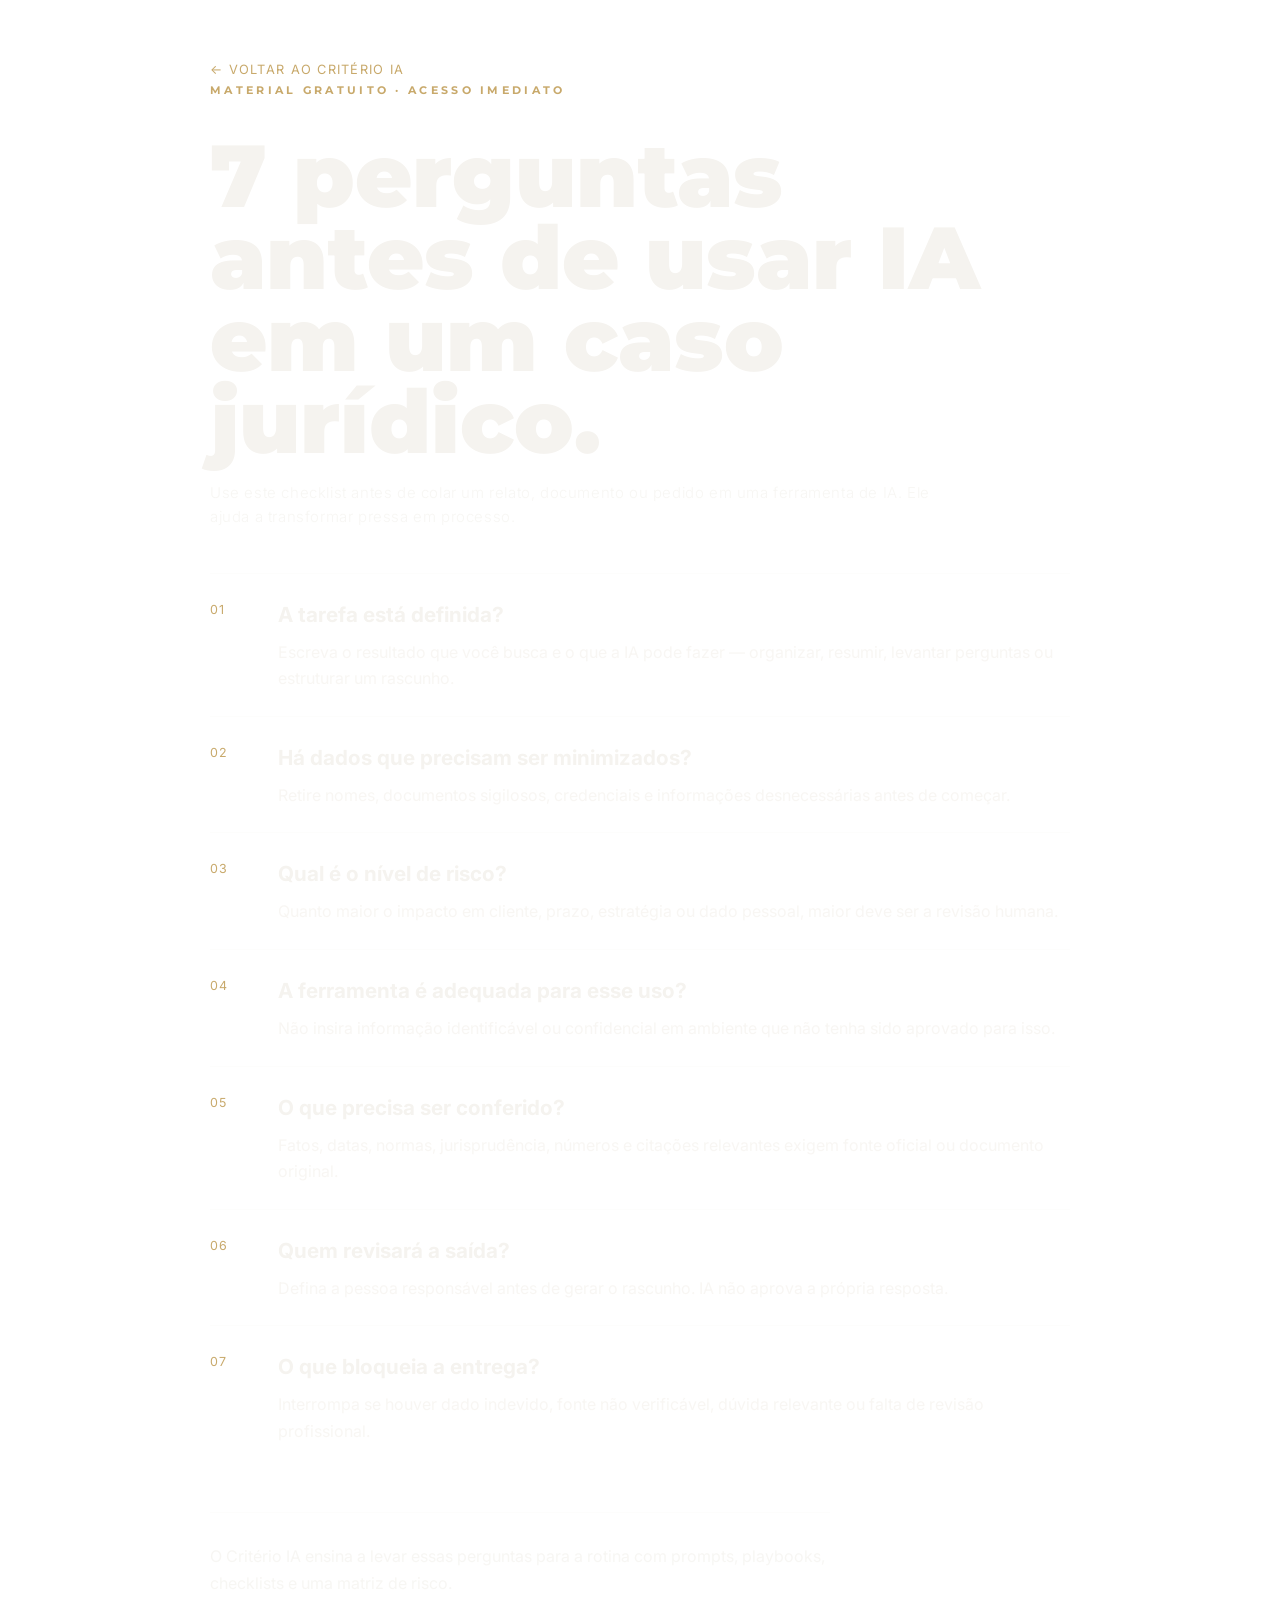
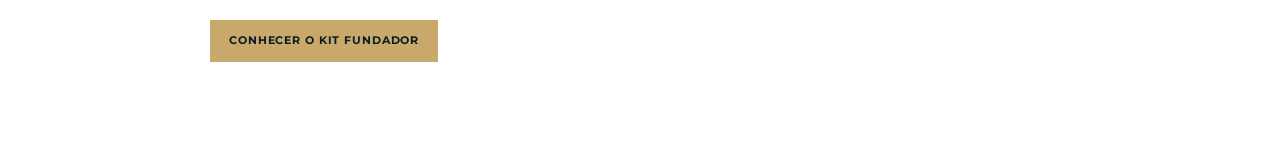
==== material-gratuito.html @ 3ec71adf "feat: lead with free criterio ia checklist" ====
<!doctype html>
<html lang="pt-BR"><head><meta charset="UTF-8" /><meta name="viewport" content="width=device-width, initial-scale=1.0" /><meta name="description" content="Checklist gratuito do Critério IA: sete perguntas antes de usar IA em um caso jurídico." /><title>Checklist gratuito | Critério IA</title><link rel="icon" type="image/svg+xml" href="assets/favicon.svg" /><link rel="preconnect" href="https://fonts.googleapis.com" /><link rel="preconnect" href="https://fonts.gstatic.com" crossorigin /><link href="https://fonts.googleapis.com/css2?family=Inter:wght@300;400;500;600&family=Libre+Baskerville:ital,wght@0,400;0,700;1,400&family=Montserrat:wght@300;400;500;600;700;900&display=swap" rel="stylesheet" /><link rel="stylesheet" href="styles.css" /></head>
<body class="resource-page"><main class="resource-main"><a class="resource-back" href="index.html">← Voltar ao Critério IA</a><div class="cover-tag">Material gratuito · acesso imediato</div><h1 class="cover-name">7 perguntas antes de usar IA em um caso jurídico.</h1><p class="cover-role">Use este checklist antes de colar um relato, documento ou pedido em uma ferramenta de IA. Ele ajuda a transformar pressa em processo.</p><ol class="resource-list"><li><strong>A tarefa está definida?</strong><span>Escreva o resultado que você busca e o que a IA pode fazer — organizar, resumir, levantar perguntas ou estruturar um rascunho.</span></li><li><strong>Há dados que precisam ser minimizados?</strong><span>Retire nomes, documentos sigilosos, credenciais e informações desnecessárias antes de começar.</span></li><li><strong>Qual é o nível de risco?</strong><span>Quanto maior o impacto em cliente, prazo, estratégia ou dado pessoal, maior deve ser a revisão humana.</span></li><li><strong>A ferramenta é adequada para esse uso?</strong><span>Não insira informação identificável ou confidencial em ambiente que não tenha sido aprovado para isso.</span></li><li><strong>O que precisa ser conferido?</strong><span>Fatos, datas, normas, jurisprudência, números e citações relevantes exigem fonte oficial ou documento original.</span></li><li><strong>Quem revisará a saída?</strong><span>Defina a pessoa responsável antes de gerar o rascunho. IA não aprova a própria resposta.</span></li><li><strong>O que bloqueia a entrega?</strong><span>Interrompa se houver dado indevido, fonte não verificável, dúvida relevante ou falta de revisão profissional.</span></li></ol><section class="resource-close"><p>O Critério IA ensina a levar essas perguntas para a rotina com prompts, playbooks, checklists e uma matriz de risco.</p><a class="button primary" href="index.html#kit">Conhecer o Kit Fundador</a></section></main></body></html>
---- styles.css ----
*, *::before, *::after {
  box-sizing: border-box;
  margin: 0;
  padding: 0;
}

:root {
  --petroleum: #12343B;
  --petroleum-lt: #163C45;
  --petroleum-deep: #0D2228;
  --graphite: #2B2D31;
  --graphite-lt: #3A3D42;
  --gold: #C8A96B;
  --gold-lt: #D6B980;
  --gold-dim: rgba(200, 169, 107, .12);
  --purple: #5B4B6E;
  --purple-lt: #6A5A7B;
  --blue: #4A90D9;
  --offwhite: #F5F3EF;
  --offwhite-60: rgba(245, 243, 239, .6);
  --offwhite-30: rgba(245, 243, 239, .3);
  --surface: #0F2830;
  --surface-2: #102D35;
  --border: rgba(200, 169, 107, .22);
  --border-sub: rgba(245, 243, 239, .07);
  --sidebar-w: 260px;
}

html {
  scroll-behavior: smooth;
  overflow-x: hidden;
}

body {
  background: var(--petroleum-deep);
  color: var(--offwhite);
  font-family: "Inter", sans-serif;
  font-size: 16px;
  line-height: 1.6;
  -webkit-font-smoothing: antialiased;
  display: flex;
  overflow-x: hidden;
}

button,
input {
  font: inherit;
}

textarea {
  font: inherit;
}

button,
a {
  color: inherit;
}

.skip-link {
  position: fixed;
  top: 12px;
  left: 12px;
  z-index: 999;
  transform: translateY(-150%);
  background: var(--gold);
  color: #0A1C22;
  padding: 10px 14px;
  font-family: "Montserrat", sans-serif;
  font-size: 12px;
  font-weight: 700;
  text-decoration: none;
}

.skip-link:focus {
  transform: translateY(0);
}

.sidebar {
  width: var(--sidebar-w);
  min-height: 100vh;
  position: fixed;
  inset: 0 auto 0 0;
  background: #091820;
  border-right: 1px solid var(--border-sub);
  display: flex;
  flex-direction: column;
  z-index: 100;
}

.sidebar-brand {
  padding: 40px 32px 32px;
  border-bottom: 1px solid var(--border-sub);
}

.sidebar-tag,
.sec-num,
.card-lbl {
  font-family: "Montserrat", sans-serif;
  font-size: 10px;
  font-weight: 700;
  letter-spacing: .25em;
  text-transform: uppercase;
  color: var(--gold);
}

.sidebar-name {
  font-family: "Montserrat", sans-serif;
  font-size: 18px;
  font-weight: 900;
  color: var(--offwhite);
  line-height: 1.2;
  margin-top: 10px;
}

.sidebar-name em {
  color: var(--gold);
  font-style: normal;
}

.sidebar-handle {
  font-size: 11px;
  color: var(--offwhite-30);
  margin-top: 8px;
  letter-spacing: .04em;
}

.sidebar-nav {
  padding: 32px 0;
  flex: 1;
}

.nav-item {
  display: flex;
  align-items: center;
  gap: 14px;
  padding: 12px 32px;
  text-decoration: none;
  color: var(--offwhite-30);
  transition: color .2s, background .2s;
  position: relative;
}

.nav-item::before {
  content: "";
  position: absolute;
  left: 0;
  top: 50%;
  transform: translateY(-50%);
  width: 2px;
  height: 0;
  background: var(--gold);
  transition: height .2s;
}

.nav-item:hover,
.nav-item.active {
  color: var(--offwhite);
  background: rgba(200, 169, 107, .06);
}

.nav-item.active::before {
  height: 28px;
}

.nav-num {
  font-family: "Montserrat", sans-serif;
  font-size: 10px;
  font-weight: 700;
  letter-spacing: .1em;
  opacity: .6;
  width: 24px;
  flex: 0 0 auto;
}

.nav-item.active .nav-num {
  color: var(--gold);
  opacity: 1;
}

.nav-label {
  font-family: "Montserrat", sans-serif;
  font-size: 11px;
  font-weight: 600;
  letter-spacing: .04em;
  line-height: 1.3;
  text-transform: uppercase;
}

.sidebar-footer {
  padding: 24px 32px;
  border-top: 1px solid var(--border-sub);
  font-size: 10px;
  color: var(--offwhite-30);
  letter-spacing: .06em;
}

.main {
  margin-left: var(--sidebar-w);
  min-width: 0;
  flex: 1;
  max-width: 100%;
}

.cover {
  min-height: 100vh;
  display: flex;
  flex-direction: column;
  justify-content: flex-end;
  padding: 80px;
  background:
    linear-gradient(var(--border-sub) 1px, transparent 1px),
    linear-gradient(90deg, var(--border-sub) 1px, transparent 1px),
    radial-gradient(ellipse at 72% 28%, rgba(91, 75, 110, .18) 0%, transparent 55%),
    radial-gradient(ellipse at 18% 78%, rgba(200, 169, 107, .09) 0%, transparent 50%),
    linear-gradient(140deg, #0A1C22 0%, #12343B 55%, #0D2228 100%);
  background-size: 80px 80px, 80px 80px, auto, auto, auto;
  border-bottom: 1px solid var(--border-sub);
  max-width: 100%;
}

.cover-tag {
  font-family: "Montserrat", sans-serif;
  font-size: 11px;
  font-weight: 700;
  letter-spacing: .3em;
  text-transform: uppercase;
  color: var(--gold);
  margin-bottom: 36px;
}

.cover-name {
  font-family: "Montserrat", sans-serif;
  font-size: clamp(52px, 8vw, 96px);
  font-weight: 900;
  line-height: .93;
  color: var(--offwhite);
  max-width: 920px;
}

.cover-name em {
  color: var(--gold);
  font-style: normal;
}

.cover-role {
  font-size: clamp(13px, 1.4vw, 15px);
  font-weight: 300;
  color: var(--offwhite-60);
  letter-spacing: .04em;
  margin-top: 18px;
  max-width: 760px;
  overflow-wrap: break-word;
}

.cover-concept {
  font-family: "Libre Baskerville", serif;
  font-style: italic;
  font-size: clamp(16px, 2vw, 22px);
  line-height: 1.45;
  color: var(--offwhite);
  max-width: 600px;
  overflow-wrap: break-word;
  padding-left: 24px;
  border-left: 2px solid var(--gold);
  margin: 60px 0 28px;
}

.cover-actions {
  display: grid;
  grid-template-columns: max-content max-content;
  gap: 12px;
  margin-bottom: 20px;
  width: fit-content;
  max-width: 100%;
}

.hero-offer {
  display: flex;
  flex-wrap: wrap;
  gap: 10px;
  align-items: center;
  margin-bottom: 54px;
  max-width: 760px;
}

.hero-offer span,
.hero-offer strong {
  border: 1px solid var(--border-sub);
  background: rgba(9, 24, 32, .34);
  padding: 9px 12px;
  font-family: "Montserrat", sans-serif;
  font-size: 10px;
  font-weight: 700;
  letter-spacing: .12em;
  line-height: 1.35;
  text-transform: uppercase;
}

.hero-offer strong {
  background: var(--gold);
  border-color: var(--gold);
  color: #0A1C22;
}

.button,
.copy-btn,
.filter-chip {
  min-height: 42px;
  border: 1px solid var(--border);
  background: rgba(200, 169, 107, .08);
  color: var(--offwhite);
  font-family: "Montserrat", sans-serif;
  font-size: 11px;
  font-weight: 700;
  letter-spacing: .08em;
  text-transform: uppercase;
  text-decoration: none;
  cursor: pointer;
  transition: border-color .2s, background .2s, color .2s;
}

.button {
  display: inline-flex;
  align-items: center;
  justify-content: center;
  padding: 0 18px;
}

.button.primary,
.copy-btn {
  background: var(--gold);
  color: #0A1C22;
  border-color: var(--gold);
}

.button.ghost {
  background: transparent;
}

.button:hover,
.copy-btn:hover,
.filter-chip:hover {
  border-color: var(--gold-lt);
}

.cover-ver {
  font-family: "Montserrat", sans-serif;
  font-size: 11px;
  font-weight: 500;
  color: var(--offwhite-30);
  letter-spacing: .22em;
  text-transform: uppercase;
}

.section {
  padding: 100px 80px;
  max-width: 1180px;
  border-bottom: 1px solid var(--border-sub);
  min-width: 0;
}

.sec-num {
  margin-bottom: 18px;
}

.sec-title {
  font-family: "Montserrat", sans-serif;
  font-size: clamp(30px, 4.5vw, 54px);
  font-weight: 900;
  line-height: 1.05;
  color: var(--offwhite);
  margin-bottom: 36px;
  max-width: 900px;
}

.body-text {
  font-size: 15px;
  line-height: 1.85;
  color: var(--offwhite-60);
  max-width: 720px;
}

.divider {
  width: 40px;
  height: 2px;
  background: var(--gold);
  margin: 44px 0;
}

.g2,
.g3 {
  display: grid;
  gap: 20px;
}

.g2 {
  grid-template-columns: repeat(2, minmax(0, 1fr));
}

.g3 {
  grid-template-columns: repeat(3, minmax(0, 1fr));
}

.metric,
.prompt-card,
.rule-block,
.feature-card,
.contrast-card,
.price-card,
.waitlist-box {
  background: var(--surface);
  border: 1px solid var(--border-sub);
}

.metric {
  padding: 28px;
  min-height: 190px;
}

.metric span {
  display: block;
  font-family: "Montserrat", sans-serif;
  font-size: 36px;
  font-weight: 900;
  color: var(--gold);
  line-height: 1;
  margin-bottom: 18px;
}

.metric strong {
  display: block;
  font-family: "Montserrat", sans-serif;
  font-size: 13px;
  letter-spacing: .08em;
  text-transform: uppercase;
  margin-bottom: 12px;
}

.metric p,
.prompt-actions p,
.rule-block li,
.feature-card p,
.playbook-row p,
.checkout-card p {
  font-size: 13px;
  color: var(--offwhite-60);
  line-height: 1.7;
}

.feature-grid,
.pricing-grid {
  display: grid;
  grid-template-columns: repeat(4, minmax(0, 1fr));
  gap: 16px;
}

.feature-card,
.price-card {
  padding: 30px;
  min-height: 260px;
}

.feature-card h3,
.price-card h3 {
  font-family: "Montserrat", sans-serif;
  font-size: 20px;
  line-height: 1.2;
  margin: 18px 0 14px;
}

.contrast {
  max-width: none;
}

.contrast-grid {
  display: grid;
  grid-template-columns: repeat(2, minmax(0, 1fr));
  gap: 18px;
  max-width: 1180px;
}

.contrast-card {
  padding: 34px;
  border-color: var(--border);
}

.contrast-card.muted {
  border-color: var(--border-sub);
  background: #091820;
}

.contrast-card ul {
  padding-left: 18px;
  margin-top: 22px;
}

.contrast-card li {
  color: var(--offwhite-60);
  font-size: 14px;
  line-height: 1.75;
}

.contrast-card li + li {
  margin-top: 8px;
}

.playbook-list {
  display: grid;
  gap: 4px;
  max-width: 980px;
}

.playbook-row {
  display: grid;
  grid-template-columns: 48px minmax(220px, .9fr) 1fr;
  gap: 22px;
  align-items: baseline;
  padding: 24px 28px;
  background: var(--surface);
  border-left: 2px solid var(--gold);
}

.playbook-row span {
  font-family: "Montserrat", sans-serif;
  font-size: 11px;
  font-weight: 700;
  letter-spacing: .12em;
  color: var(--gold);
}

.playbook-row strong {
  font-family: "Montserrat", sans-serif;
  font-size: 16px;
  line-height: 1.35;
}

.pricing-grid {
  grid-template-columns: repeat(3, minmax(0, 1fr));
}

.offer-grid {
  max-width: 1180px;
}

.price-card {
  position: relative;
}

.offer-card {
  transform: translateY(-10px);
}

.price-card.featured {
  border-color: var(--border);
  background:
    radial-gradient(ellipse at 70% 0%, rgba(200, 169, 107, .08), transparent 62%),
    var(--surface);
}

.price {
  display: block;
  font-family: "Montserrat", sans-serif;
  font-size: clamp(28px, 3.6vw, 44px);
  line-height: 1;
  color: var(--gold);
  margin: 20px 0 24px;
}

.price-card ul {
  padding-left: 18px;
}

.price-card li {
  color: var(--offwhite-60);
  font-size: 13px;
  line-height: 1.7;
}

.price-card li + li {
  margin-top: 8px;
}

.pricing-note {
  max-width: 850px;
  margin-top: 22px;
  color: var(--offwhite-30);
  font-size: 13px;
  line-height: 1.7;
}

.offer-cta {
  margin-top: 24px;
}

.library {
  max-width: none;
}

.library-head {
  max-width: 1180px;
}

.toolbar {
  display: grid;
  grid-template-columns: minmax(260px, 360px) 1fr;
  gap: 22px;
  align-items: end;
  margin: 42px 0 32px;
  max-width: 1180px;
}

.search {
  display: grid;
  gap: 10px;
}

.search span {
  font-family: "Montserrat", sans-serif;
  font-size: 10px;
  font-weight: 700;
  letter-spacing: .22em;
  text-transform: uppercase;
  color: var(--gold);
}

.search input {
  width: 100%;
  height: 48px;
  border: 1px solid var(--border-sub);
  background: #091820;
  color: var(--offwhite);
  padding: 0 16px;
  outline: none;
}

.search input:focus {
  border-color: var(--gold);
}

.filter-wrap {
  display: flex;
  gap: 8px;
  flex-wrap: wrap;
}

.filter-chip {
  display: inline-flex;
  align-items: center;
  gap: 10px;
  padding: 0 14px;
  background: var(--surface);
  color: var(--offwhite-60);
}

.filter-chip[aria-pressed="true"] {
  background: var(--gold-dim);
  color: var(--gold);
  border-color: var(--border);
}

.filter-chip small {
  color: var(--offwhite-30);
}

.result-count {
  grid-column: 1 / -1;
  font-family: "Montserrat", sans-serif;
  font-size: 11px;
  letter-spacing: .12em;
  text-transform: uppercase;
  color: var(--offwhite-30);
}

.prompt-grid {
  display: grid;
  grid-template-columns: repeat(2, minmax(0, 1fr));
  gap: 16px;
  max-width: 1180px;
}

.prompt-card {
  min-height: 150px;
  overflow: hidden;
}

.prompt-card details {
  height: 100%;
}

.prompt-card summary {
  list-style: none;
  cursor: pointer;
  display: grid;
  grid-template-columns: 48px 1fr;
  gap: 18px;
  padding: 26px;
}

.prompt-card summary::-webkit-details-marker {
  display: none;
}

.prompt-index {
  font-family: "Montserrat", sans-serif;
  font-size: 11px;
  font-weight: 700;
  color: var(--gold);
  letter-spacing: .14em;
}

.summary-copy {
  min-width: 0;
}

.prompt-meta {
  display: flex;
  flex-wrap: wrap;
  gap: 8px;
  align-items: center;
  margin-bottom: 12px;
  font-family: "Montserrat", sans-serif;
  font-size: 10px;
  font-weight: 700;
  letter-spacing: .14em;
  text-transform: uppercase;
  color: var(--gold);
}

.level {
  color: var(--offwhite-30);
}

.level-alto {
  color: var(--purple-lt);
}

.level-medio {
  color: var(--blue);
}

.level-baixo {
  color: var(--offwhite-60);
}

.summary-copy strong {
  display: block;
  font-family: "Montserrat", sans-serif;
  font-size: 19px;
  line-height: 1.25;
  margin-bottom: 10px;
}

.summary-copy em {
  display: block;
  font-style: normal;
  font-size: 13px;
  color: var(--offwhite-60);
  line-height: 1.65;
}

.prompt-content {
  border-top: 1px solid var(--border-sub);
  padding: 24px 26px 28px;
  background: rgba(9, 24, 32, .38);
}

.prompt-actions {
  display: flex;
  justify-content: space-between;
  gap: 18px;
  align-items: center;
  margin-bottom: 18px;
}

.prompt-recipe {
  display: grid;
  grid-template-columns: repeat(3, minmax(0, 1fr));
  gap: 10px;
  margin: 0 0 18px;
}

.recipe-step {
  background: rgba(200, 169, 107, .05);
  border: 1px solid var(--border-sub);
  padding: 14px;
}

.recipe-step span {
  display: block;
  font-family: "Montserrat", sans-serif;
  font-size: 9px;
  font-weight: 700;
  letter-spacing: .16em;
  text-transform: uppercase;
  color: var(--gold);
  margin-bottom: 6px;
}

.recipe-step p {
  font-size: 12px;
  line-height: 1.55;
  color: var(--offwhite-60);
}

.copy-btn {
  min-width: 96px;
  padding: 0 16px;
}

.copy-btn.copied {
  background: var(--petroleum-lt);
  color: var(--gold);
}

pre {
  white-space: pre-wrap;
  overflow-wrap: anywhere;
  background: #091820;
  border: 1px solid var(--border-sub);
  color: var(--offwhite-60);
  padding: 22px;
  font-family: "Inter", sans-serif;
  font-size: 13px;
  line-height: 1.75;
  max-height: 420px;
  overflow: auto;
}

.input-list {
  display: flex;
  flex-wrap: wrap;
  gap: 8px;
  margin-top: 16px;
}

.input-list span {
  border: 1px solid var(--border-sub);
  background: rgba(200, 169, 107, .06);
  color: var(--offwhite-60);
  padding: 8px 10px;
  font-size: 12px;
}

.empty-state {
  max-width: 1180px;
  padding: 28px;
  border: 1px solid var(--border);
  color: var(--offwhite-60);
}

.principle {
  padding: 24px 28px;
  border-left: 2px solid var(--gold);
  background: var(--surface);
  margin-bottom: 4px;
  display: flex;
  align-items: baseline;
  gap: 20px;
}

.principle-num {
  font-family: "Montserrat", sans-serif;
  font-size: 11px;
  font-weight: 700;
  color: var(--gold);
  letter-spacing: .1em;
  flex: 0 0 auto;
}

.principle-text {
  font-family: "Montserrat", sans-serif;
  font-size: 14px;
  font-weight: 600;
  color: var(--offwhite);
}

.quote {
  font-family: "Libre Baskerville", serif;
  font-style: italic;
  font-size: clamp(17px, 2.2vw, 24px);
  line-height: 1.5;
  color: var(--offwhite);
  padding: 36px 44px;
  border-left: 3px solid var(--gold);
  background: var(--surface);
  margin: 48px 0 0;
}

.rule-block {
  padding: 34px;
}

.rule-block.muted {
  border-left: 3px solid rgba(91, 75, 110, .55);
}

.rule-block ul {
  padding-left: 18px;
  margin-top: 18px;
}

.rule-block li + li {
  margin-top: 8px;
}

.founder {
  max-width: none;
}

.founder-grid {
  display: grid;
  grid-template-columns: minmax(320px, .72fr) minmax(0, 1fr);
  gap: 22px;
  max-width: 1180px;
  align-items: stretch;
}

.founder-card,
.founder-copy {
  background: var(--surface);
  border: 1px solid var(--border-sub);
}

.founder-card {
  padding: 42px;
  border-color: var(--border);
}

.founder-photo {
  width: 100%;
  min-height: 640px;
  grid-row: 1 / 3;
  border: 1px solid var(--border);
  background:
    radial-gradient(ellipse at 70% 0%, rgba(200, 169, 107, .14), transparent 62%),
    #091820;
  overflow: hidden;
}

.founder-photo img {
  width: 100%;
  height: 100%;
  display: block;
  object-fit: cover;
  object-position: 50% 36%;
}

.founder-card .sec-title {
  margin: 18px 0 26px;
}

.founder-copy {
  padding: 34px;
}

.founder-copy p {
  font-family: "Libre Baskerville", serif;
  font-style: italic;
  font-size: 18px;
  line-height: 1.6;
  color: var(--offwhite);
  border-left: 2px solid var(--gold);
  padding-left: 22px;
}

.founder-tags {
  display: flex;
  flex-wrap: wrap;
  gap: 8px;
  margin-top: 28px;
}

.founder-tags span {
  border: 1px solid var(--border-sub);
  background: rgba(200, 169, 107, .06);
  color: var(--offwhite-60);
  padding: 8px 10px;
  font-size: 12px;
}

.credential-grid {
  display: grid;
  grid-template-columns: repeat(4, minmax(0, 1fr));
  gap: 12px;
  max-width: 1180px;
  margin-top: 16px;
}

.credential-grid article {
  background: #091820;
  border: 1px solid var(--border-sub);
  padding: 22px;
  min-height: 172px;
}

.credential-grid strong {
  display: block;
  font-family: "Montserrat", sans-serif;
  font-size: 15px;
  line-height: 1.35;
  color: var(--offwhite);
  margin: 14px 0 10px;
}

.credential-grid p {
  color: var(--offwhite-60);
  font-size: 13px;
  line-height: 1.65;
}

.faq {
  max-width: none;
}

.faq-list {
  max-width: 980px;
  display: grid;
  gap: 10px;
}

.faq-list details {
  background: var(--surface);
  border: 1px solid var(--border-sub);
}

.faq-list summary {
  cursor: pointer;
  list-style: none;
  padding: 22px 26px;
  font-family: "Montserrat", sans-serif;
  font-size: 15px;
  font-weight: 800;
  line-height: 1.35;
  color: var(--offwhite);
}

.faq-list summary::-webkit-details-marker {
  display: none;
}

.faq-list p {
  border-top: 1px solid var(--border-sub);
  color: var(--offwhite-60);
  font-size: 14px;
  line-height: 1.75;
  padding: 20px 26px 24px;
}

.faq-list details[open] {
  border-color: var(--border);
}

.faq-list details[open] summary {
  color: var(--gold);
}

.waitlist-box {
  display: grid;
  grid-template-columns: minmax(0, .9fr) minmax(320px, .65fr);
  gap: 44px;
  padding: 42px;
  border-color: var(--border);
}

.waitlist-tags {
  margin-top: 24px;
}

.checkout-card {
  display: grid;
  gap: 14px;
  align-content: start;
  background: #091820;
  border: 1px solid var(--border-sub);
  padding: 28px;
}

.checkout-card strong {
  display: block;
  font-family: "Montserrat", sans-serif;
  font-size: 24px;
  line-height: 1.2;
  color: var(--offwhite);
}

.checkout-card .button {
  width: 100%;
}

.pg-footer {
  padding: 48px 80px;
  border-top: 1px solid var(--border-sub);
  background: #091820;
}

.ft-name {
  font-family: "Montserrat", sans-serif;
  font-size: 12px;
  font-weight: 700;
  letter-spacing: .14em;
  text-transform: uppercase;
  color: var(--gold);
  margin-bottom: 8px;
}

.ft-sub {
  font-size: 11px;
  color: var(--offwhite-30);
  letter-spacing: .06em;
}

@media (max-width: 1024px) {
  body {
    display: block;
  }

  .sidebar {
    display: none;
  }

  .main {
    margin-left: 0;
  }

  .cover,
  .section,
  .pg-footer {
    padding-left: 40px;
    padding-right: 40px;
  }

  .cover {
    min-height: auto;
    padding-top: 96px;
    padding-bottom: 72px;
  }

  .toolbar,
  .prompt-grid,
  .feature-grid,
  .pricing-grid,
  .contrast-grid,
  .founder-grid,
  .credential-grid,
  .waitlist-box {
    grid-template-columns: 1fr;
  }

  .founder-photo {
    grid-row: auto;
    min-height: 560px;
  }

  .playbook-row {
    grid-template-columns: 40px 1fr;
  }

  .playbook-row p {
    grid-column: 2;
  }

  .offer-card {
    transform: none;
  }
}

@media (max-width: 700px) {
  body {
    font-size: 15px;
  }

  .cover {
    min-height: auto;
    padding: 56px 20px 44px;
    background-size: 56px 56px, 56px 56px, auto, auto, auto;
  }

  .cover > * {
    max-width: min(100%, 350px);
  }

  .section,
  .pg-footer {
    padding: 58px 20px;
  }

  .cover-tag,
  .cover-ver,
  .sec-num,
  .card-lbl {
    letter-spacing: .16em;
  }

  .cover-tag {
    font-size: 10px;
    margin-bottom: 28px;
  }

  .cover-name {
    font-size: clamp(42px, 15vw, 58px);
    line-height: .96;
  }

  .cover-role {
    font-size: 14px;
    line-height: 1.7;
    width: 100%;
  }

  .cover-concept {
    margin: 34px 0 22px;
    padding-left: 16px;
    font-size: 16px;
    width: 100%;
  }

  .cover-actions {
    margin-bottom: 14px;
  }

  .hero-offer {
    display: grid;
    grid-template-columns: 1fr;
    gap: 8px;
    margin-bottom: 36px;
  }

  .hero-offer span,
  .hero-offer strong {
    width: 100%;
    padding: 10px 12px;
  }

  .cover-ver {
    line-height: 1.6;
  }

  .sec-title {
    font-size: clamp(28px, 11vw, 38px);
    line-height: 1.1;
    margin-bottom: 26px;
  }

  .body-text {
    font-size: 14px;
    line-height: 1.75;
  }

  .g2,
  .g3,
  .contrast-grid {
    grid-template-columns: 1fr;
  }

  .metric {
    min-height: auto;
    padding: 24px;
  }

  .metric span {
    font-size: 30px;
  }

  .toolbar {
    gap: 16px;
    margin-top: 32px;
  }

  .filter-wrap {
    overflow-x: auto;
    flex-wrap: nowrap;
    padding-bottom: 4px;
    scrollbar-width: thin;
  }

  .filter-chip {
    white-space: nowrap;
    flex: 0 0 auto;
  }

  .cover-actions,
  .prompt-actions {
    align-items: stretch;
    flex-direction: column;
  }

  .cover-actions {
    grid-template-columns: 1fr;
  }

  .button,
  .copy-btn {
    width: 100%;
  }

  .prompt-card summary {
    grid-template-columns: 1fr;
    gap: 12px;
    padding: 22px;
  }

  .prompt-recipe {
    grid-template-columns: 1fr;
  }

  .prompt-content {
    padding: 20px;
  }

  pre {
    padding: 18px;
    font-size: 12px;
    max-height: 340px;
  }

  .feature-card,
  .price-card,
  .contrast-card,
  .checkout-card,
  .founder-card,
  .founder-copy,
  .waitlist-box {
    padding: 22px;
    min-height: auto;
  }

  .founder-photo {
    width: 100%;
    min-height: 430px;
    aspect-ratio: 4 / 5;
  }

  .founder-copy p {
    font-size: 16px;
    padding-left: 16px;
  }

  .playbook-row {
    grid-template-columns: 1fr;
    gap: 10px;
    padding: 22px;
  }

  .playbook-row p {
    grid-column: auto;
  }

  .price {
    font-size: 30px;
  }

  .waitlist-box {
    gap: 28px;
  }
}

.free-resource-grid { display:grid; grid-template-columns:1.15fr .85fr; gap:24px; margin-top:32px; }
.free-question-list { margin:0; padding:24px 24px 24px 44px; border:1px solid var(--line); background:var(--paper); }
.free-question-list li { padding:10px 0; border-bottom:1px solid var(--line); color:var(--ink); font-weight:600; }
.free-question-list li:last-child { border-bottom:0; }
.free-resource-action { padding:28px; background:var(--ink); color:var(--offwhite); display:flex; flex-direction:column; align-items:flex-start; justify-content:center; gap:14px; }
.free-resource-action strong { font-family:var(--serif); font-size:1.4rem; line-height:1.35; }
.free-resource-action p { margin:0; color:rgba(245,243,239,.76); line-height:1.6; }
.resource-page { background:var(--ink); color:var(--offwhite); }
.resource-main { width:min(860px, calc(100% - 40px)); margin:0 auto; padding:56px 0 80px; }
.resource-main .cover-name { font-size:clamp(2.5rem,7vw,5.5rem); margin:28px 0 18px; }
.resource-main .cover-role { max-width:720px; color:rgba(245,243,239,.76); }
.resource-back { color:var(--gold); text-decoration:none; font-size:.8rem; letter-spacing:.1em; text-transform:uppercase; }
.resource-list { list-style:none; padding:0; margin:44px 0; counter-reset:question; }
.resource-list li { counter-increment:question; padding:24px 0 24px 68px; border-top:1px solid rgba(245,243,239,.2); position:relative; display:grid; gap:8px; }
.resource-list li::before { content:counter(question, decimal-leading-zero); position:absolute; left:0; top:26px; color:var(--gold); font-size:.78rem; letter-spacing:.12em; }
.resource-list strong { font-family:var(--serif); font-size:1.3rem; }
.resource-list span { color:rgba(245,243,239,.74); line-height:1.65; }
.resource-close { border-top:1px solid rgba(245,243,239,.2); padding-top:30px; max-width:620px; }
.resource-close p { color:rgba(245,243,239,.76); line-height:1.7; margin-bottom:22px; }
@media (max-width: 720px) { .free-resource-grid { grid-template-columns:1fr; } .resource-main { width:min(100% - 32px, 860px); padding-top:32px; } .resource-list li { padding-left:50px; } }
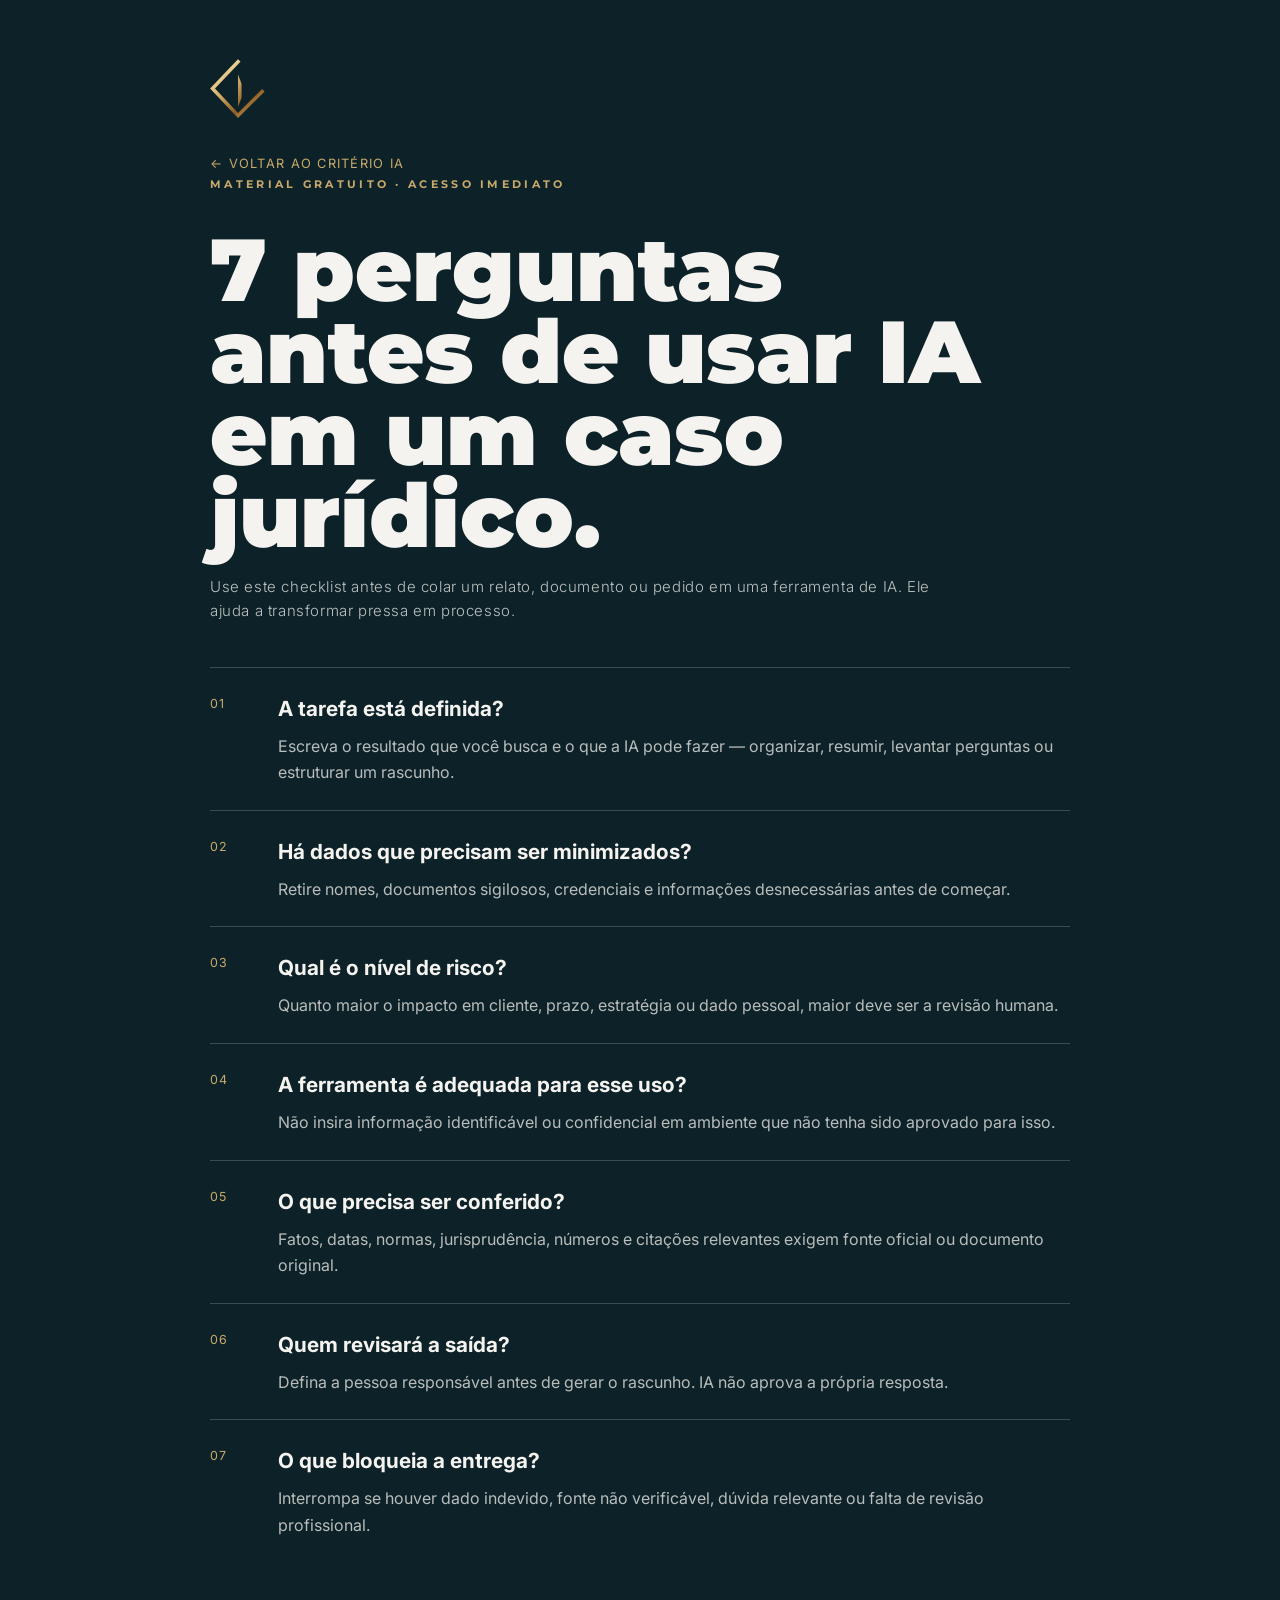
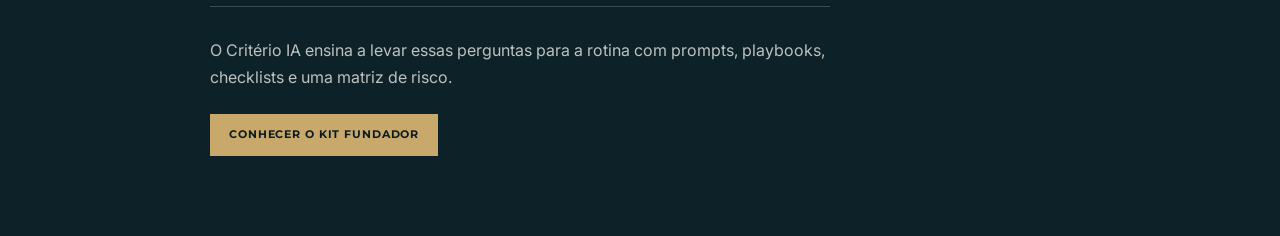
==== commit 5851c844: "feat: apply criterio ia brand mark" ====
--- a/material-gratuito.html
+++ b/material-gratuito.html
@@ -1,3 +1,3 @@
 <!doctype html>
-<html lang="pt-BR"><head><meta charset="UTF-8" /><meta name="viewport" content="width=device-width, initial-scale=1.0" /><meta name="description" content="Checklist gratuito do Critério IA: sete perguntas antes de usar IA em um caso jurídico." /><title>Checklist gratuito | Critério IA</title><link rel="icon" type="image/svg+xml" href="assets/favicon.svg" /><link rel="preconnect" href="https://fonts.googleapis.com" /><link rel="preconnect" href="https://fonts.gstatic.com" crossorigin /><link href="https://fonts.googleapis.com/css2?family=Inter:wght@300;400;500;600&family=Libre+Baskerville:ital,wght@0,400;0,700;1,400&family=Montserrat:wght@300;400;500;600;700;900&display=swap" rel="stylesheet" /><link rel="stylesheet" href="styles.css" /></head>
-<body class="resource-page"><main class="resource-main"><a class="resource-back" href="index.html">← Voltar ao Critério IA</a><div class="cover-tag">Material gratuito · acesso imediato</div><h1 class="cover-name">7 perguntas antes de usar IA em um caso jurídico.</h1><p class="cover-role">Use este checklist antes de colar um relato, documento ou pedido em uma ferramenta de IA. Ele ajuda a transformar pressa em processo.</p><ol class="resource-list"><li><strong>A tarefa está definida?</strong><span>Escreva o resultado que você busca e o que a IA pode fazer — organizar, resumir, levantar perguntas ou estruturar um rascunho.</span></li><li><strong>Há dados que precisam ser minimizados?</strong><span>Retire nomes, documentos sigilosos, credenciais e informações desnecessárias antes de começar.</span></li><li><strong>Qual é o nível de risco?</strong><span>Quanto maior o impacto em cliente, prazo, estratégia ou dado pessoal, maior deve ser a revisão humana.</span></li><li><strong>A ferramenta é adequada para esse uso?</strong><span>Não insira informação identificável ou confidencial em ambiente que não tenha sido aprovado para isso.</span></li><li><strong>O que precisa ser conferido?</strong><span>Fatos, datas, normas, jurisprudência, números e citações relevantes exigem fonte oficial ou documento original.</span></li><li><strong>Quem revisará a saída?</strong><span>Defina a pessoa responsável antes de gerar o rascunho. IA não aprova a própria resposta.</span></li><li><strong>O que bloqueia a entrega?</strong><span>Interrompa se houver dado indevido, fonte não verificável, dúvida relevante ou falta de revisão profissional.</span></li></ol><section class="resource-close"><p>O Critério IA ensina a levar essas perguntas para a rotina com prompts, playbooks, checklists e uma matriz de risco.</p><a class="button primary" href="index.html#kit">Conhecer o Kit Fundador</a></section></main></body></html>+<html lang="pt-BR"><head><meta charset="UTF-8" /><meta name="viewport" content="width=device-width, initial-scale=1.0" /><meta name="description" content="Checklist gratuito do Critério IA: sete perguntas antes de usar IA em um caso jurídico." /><title>Checklist gratuito | Critério IA</title><link rel="icon" type="image/svg+xml" href="/assets/criterio-ia-mark.svg" /><link rel="preconnect" href="https://fonts.googleapis.com" /><link rel="preconnect" href="https://fonts.gstatic.com" crossorigin /><link href="https://fonts.googleapis.com/css2?family=Inter:wght@300;400;500;600&family=Libre+Baskerville:ital,wght@0,400;0,700;1,400&family=Montserrat:wght@300;400;500;600;700;900&display=swap" rel="stylesheet" /><link rel="stylesheet" href="/styles.css" /></head>
+<body class="resource-page"><main class="resource-main"><img class="resource-symbol" src="/assets/criterio-ia-mark.svg" alt="Símbolo Critério IA" /><a class="resource-back" href="/">← Voltar ao Critério IA</a><div class="cover-tag">Material gratuito · acesso imediato</div><h1 class="cover-name">7 perguntas antes de usar IA em um caso jurídico.</h1><p class="cover-role">Use este checklist antes de colar um relato, documento ou pedido em uma ferramenta de IA. Ele ajuda a transformar pressa em processo.</p><ol class="resource-list"><li><strong>A tarefa está definida?</strong><span>Escreva o resultado que você busca e o que a IA pode fazer — organizar, resumir, levantar perguntas ou estruturar um rascunho.</span></li><li><strong>Há dados que precisam ser minimizados?</strong><span>Retire nomes, documentos sigilosos, credenciais e informações desnecessárias antes de começar.</span></li><li><strong>Qual é o nível de risco?</strong><span>Quanto maior o impacto em cliente, prazo, estratégia ou dado pessoal, maior deve ser a revisão humana.</span></li><li><strong>A ferramenta é adequada para esse uso?</strong><span>Não insira informação identificável ou confidencial em ambiente que não tenha sido aprovado para isso.</span></li><li><strong>O que precisa ser conferido?</strong><span>Fatos, datas, normas, jurisprudência, números e citações relevantes exigem fonte oficial ou documento original.</span></li><li><strong>Quem revisará a saída?</strong><span>Defina a pessoa responsável antes de gerar o rascunho. IA não aprova a própria resposta.</span></li><li><strong>O que bloqueia a entrega?</strong><span>Interrompa se houver dado indevido, fonte não verificável, dúvida relevante ou falta de revisão profissional.</span></li></ol><section class="resource-close"><p>O Critério IA ensina a levar essas perguntas para a rotina com prompts, playbooks, checklists e uma matriz de risco.</p><a class="button primary" href="/#kit">Conhecer o Kit Fundador</a></section></main></body></html>
--- a/styles.css
+++ b/styles.css
@@ -1355,13 +1355,13 @@
 }
 
 .free-resource-grid { display:grid; grid-template-columns:1.15fr .85fr; gap:24px; margin-top:32px; }
-.free-question-list { margin:0; padding:24px 24px 24px 44px; border:1px solid var(--line); background:var(--paper); }
-.free-question-list li { padding:10px 0; border-bottom:1px solid var(--line); color:var(--ink); font-weight:600; }
+.free-question-list { margin:0; padding:24px 24px 24px 44px; border:1px solid var(--border); background:var(--surface); }
+.free-question-list li { padding:10px 0; border-bottom:1px solid var(--border-sub); color:var(--offwhite); font-weight:600; }
 .free-question-list li:last-child { border-bottom:0; }
-.free-resource-action { padding:28px; background:var(--ink); color:var(--offwhite); display:flex; flex-direction:column; align-items:flex-start; justify-content:center; gap:14px; }
+.free-resource-action { padding:28px; background:var(--petroleum-deep); color:var(--offwhite); display:flex; flex-direction:column; align-items:flex-start; justify-content:center; gap:14px; }
 .free-resource-action strong { font-family:var(--serif); font-size:1.4rem; line-height:1.35; }
 .free-resource-action p { margin:0; color:rgba(245,243,239,.76); line-height:1.6; }
-.resource-page { background:var(--ink); color:var(--offwhite); }
+.resource-page { background:var(--petroleum-deep); color:var(--offwhite); }
 .resource-main { width:min(860px, calc(100% - 40px)); margin:0 auto; padding:56px 0 80px; }
 .resource-main .cover-name { font-size:clamp(2.5rem,7vw,5.5rem); margin:28px 0 18px; }
 .resource-main .cover-role { max-width:720px; color:rgba(245,243,239,.76); }
@@ -1373,4 +1373,18 @@
 .resource-list span { color:rgba(245,243,239,.74); line-height:1.65; }
 .resource-close { border-top:1px solid rgba(245,243,239,.2); padding-top:30px; max-width:620px; }
 .resource-close p { color:rgba(245,243,239,.76); line-height:1.7; margin-bottom:22px; }
-@media (max-width: 720px) { .free-resource-grid { grid-template-columns:1fr; } .resource-main { width:min(100% - 32px, 860px); padding-top:32px; } .resource-list li { padding-left:50px; } }+@media (max-width: 720px) { .free-resource-grid { grid-template-columns:1fr; } .resource-main { width:min(100% - 32px, 860px); padding-top:32px; } .resource-list li { padding-left:50px; } }
+.brand-symbol { width:52px; height:52px; object-fit:contain; margin:0 0 18px -5px; }
+.resource-symbol { width:68px; height:68px; display:block; margin:0 0 26px -6px; }
+/* Compact brand lockup for the Critério IA mark */
+.sidebar-brand { padding:26px 28px 22px; }
+.sidebar-brand .sidebar-tag { font-size:9px; letter-spacing:.19em; }
+.sidebar-brand .sidebar-name { margin-top:5px; font-size:17px; letter-spacing:-.02em; }
+.sidebar-brand .sidebar-handle { margin-top:4px; font-size:10px; line-height:1.35; }
+.brand-symbol { width:40px; height:40px; margin:0 0 9px -3px; }
+.sidebar-brand { display:flex; align-items:center; gap:12px; }
+.sidebar-brand .brand-symbol { flex:0 0 42px; width:42px; height:42px; margin:0; }
+.brand-copy { min-width:0; }
+.sidebar-brand .sidebar-tag { font-size:8px; letter-spacing:.16em; white-space:nowrap; }
+.sidebar-brand .sidebar-name { margin-top:2px; font-size:16px; }
+.sidebar-brand .sidebar-handle { margin-top:2px; font-size:9px; white-space:nowrap; }
